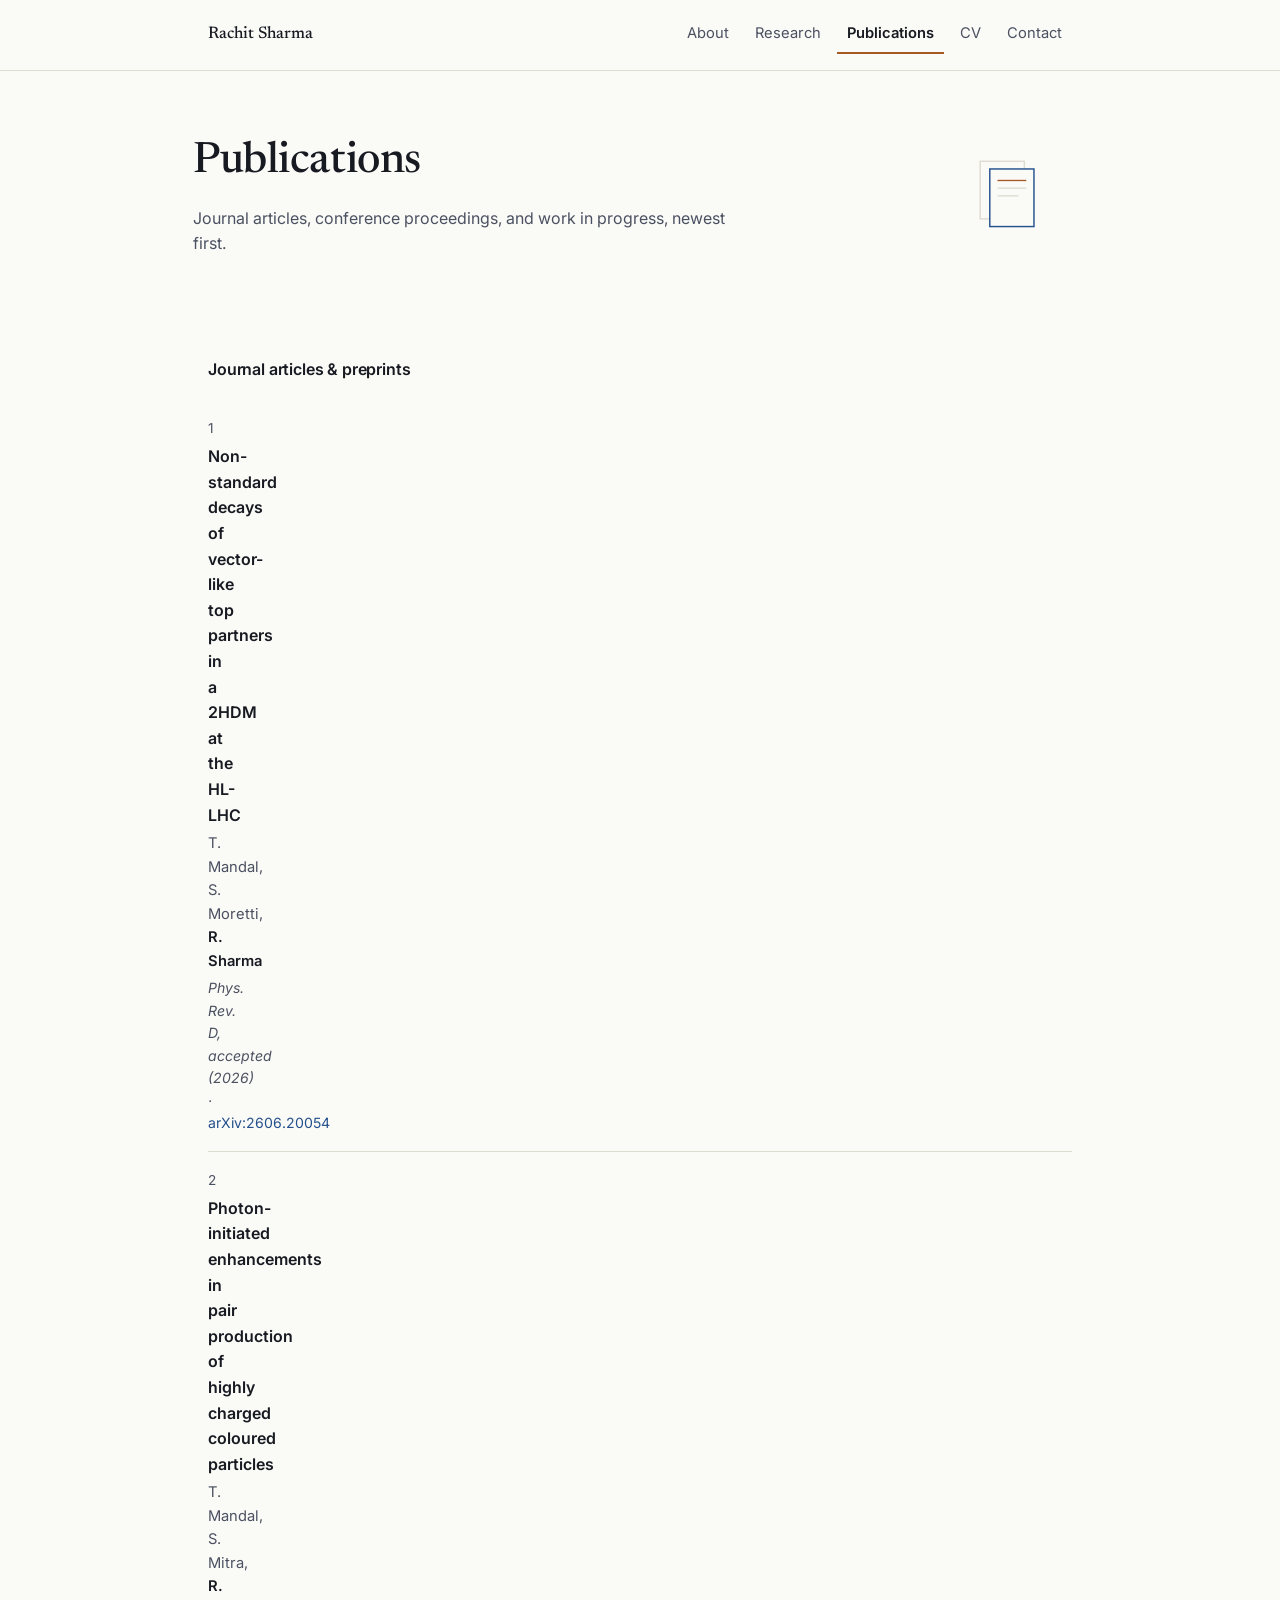
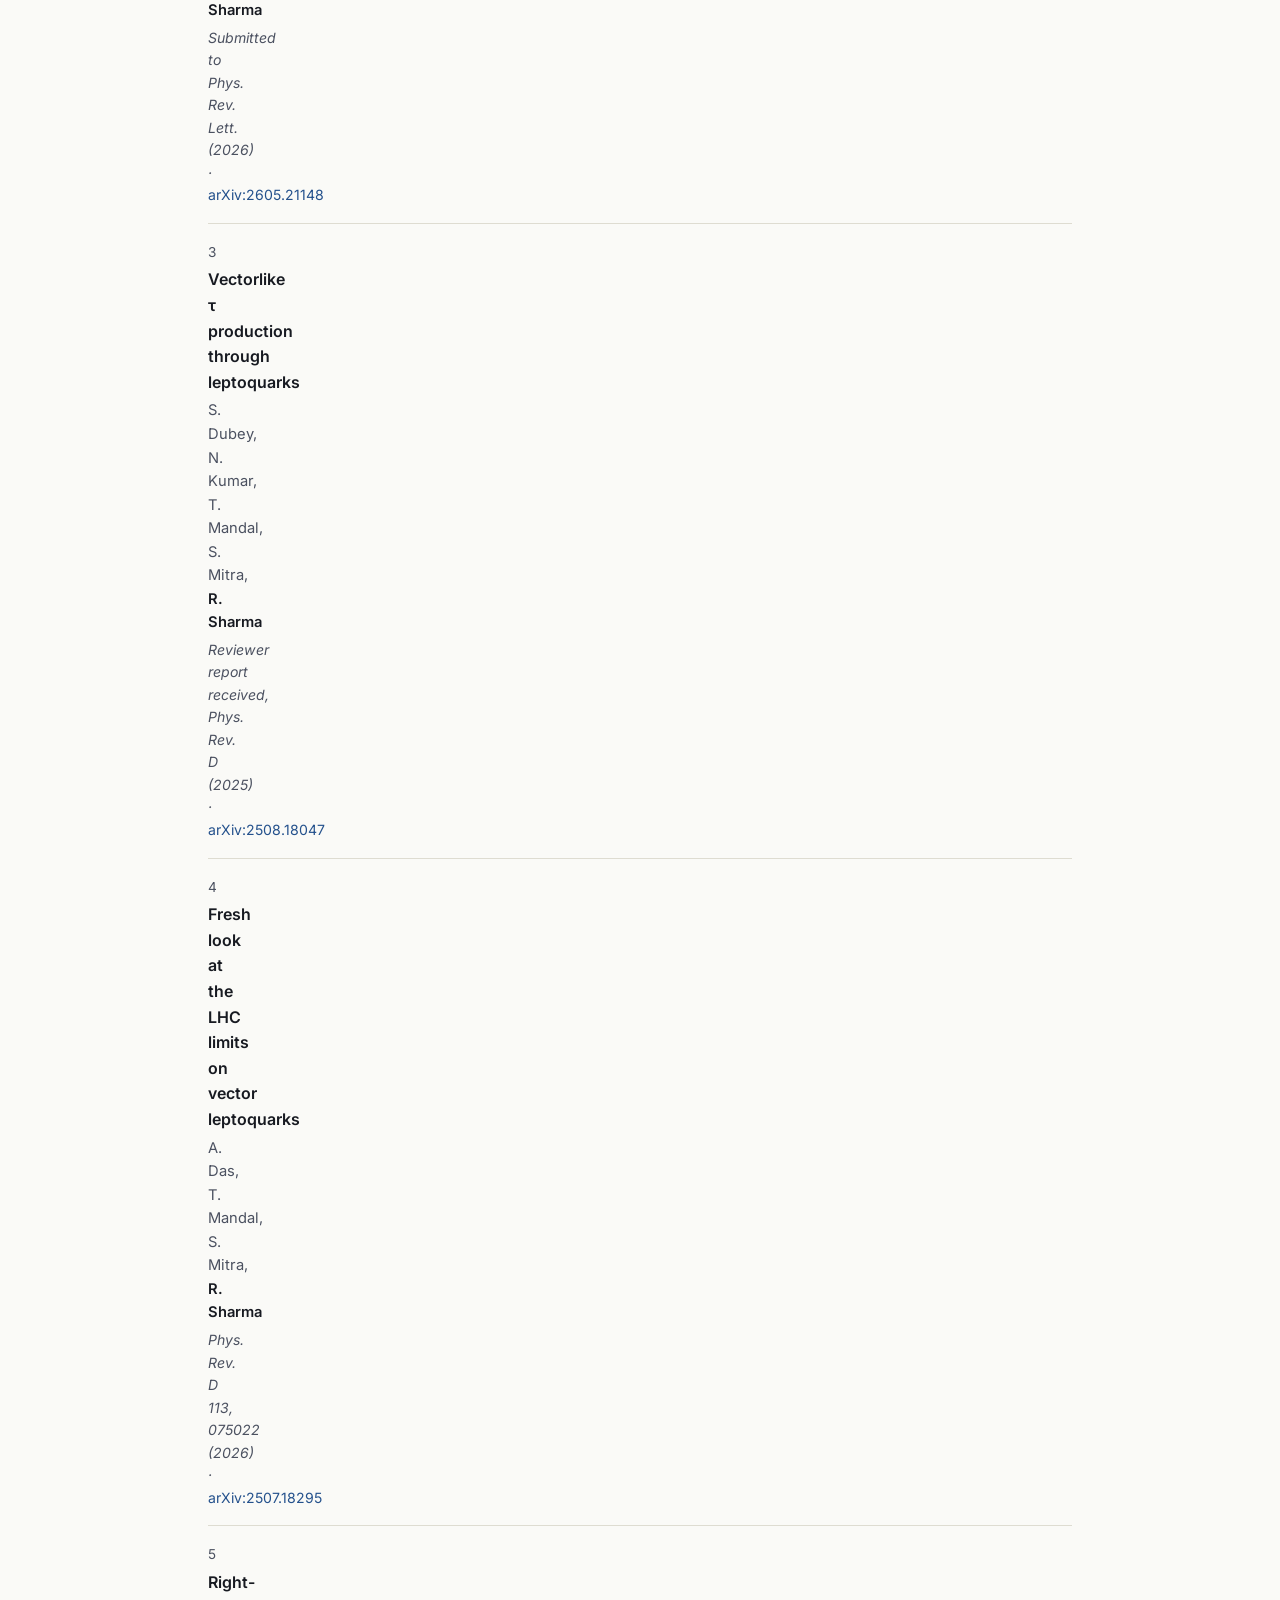
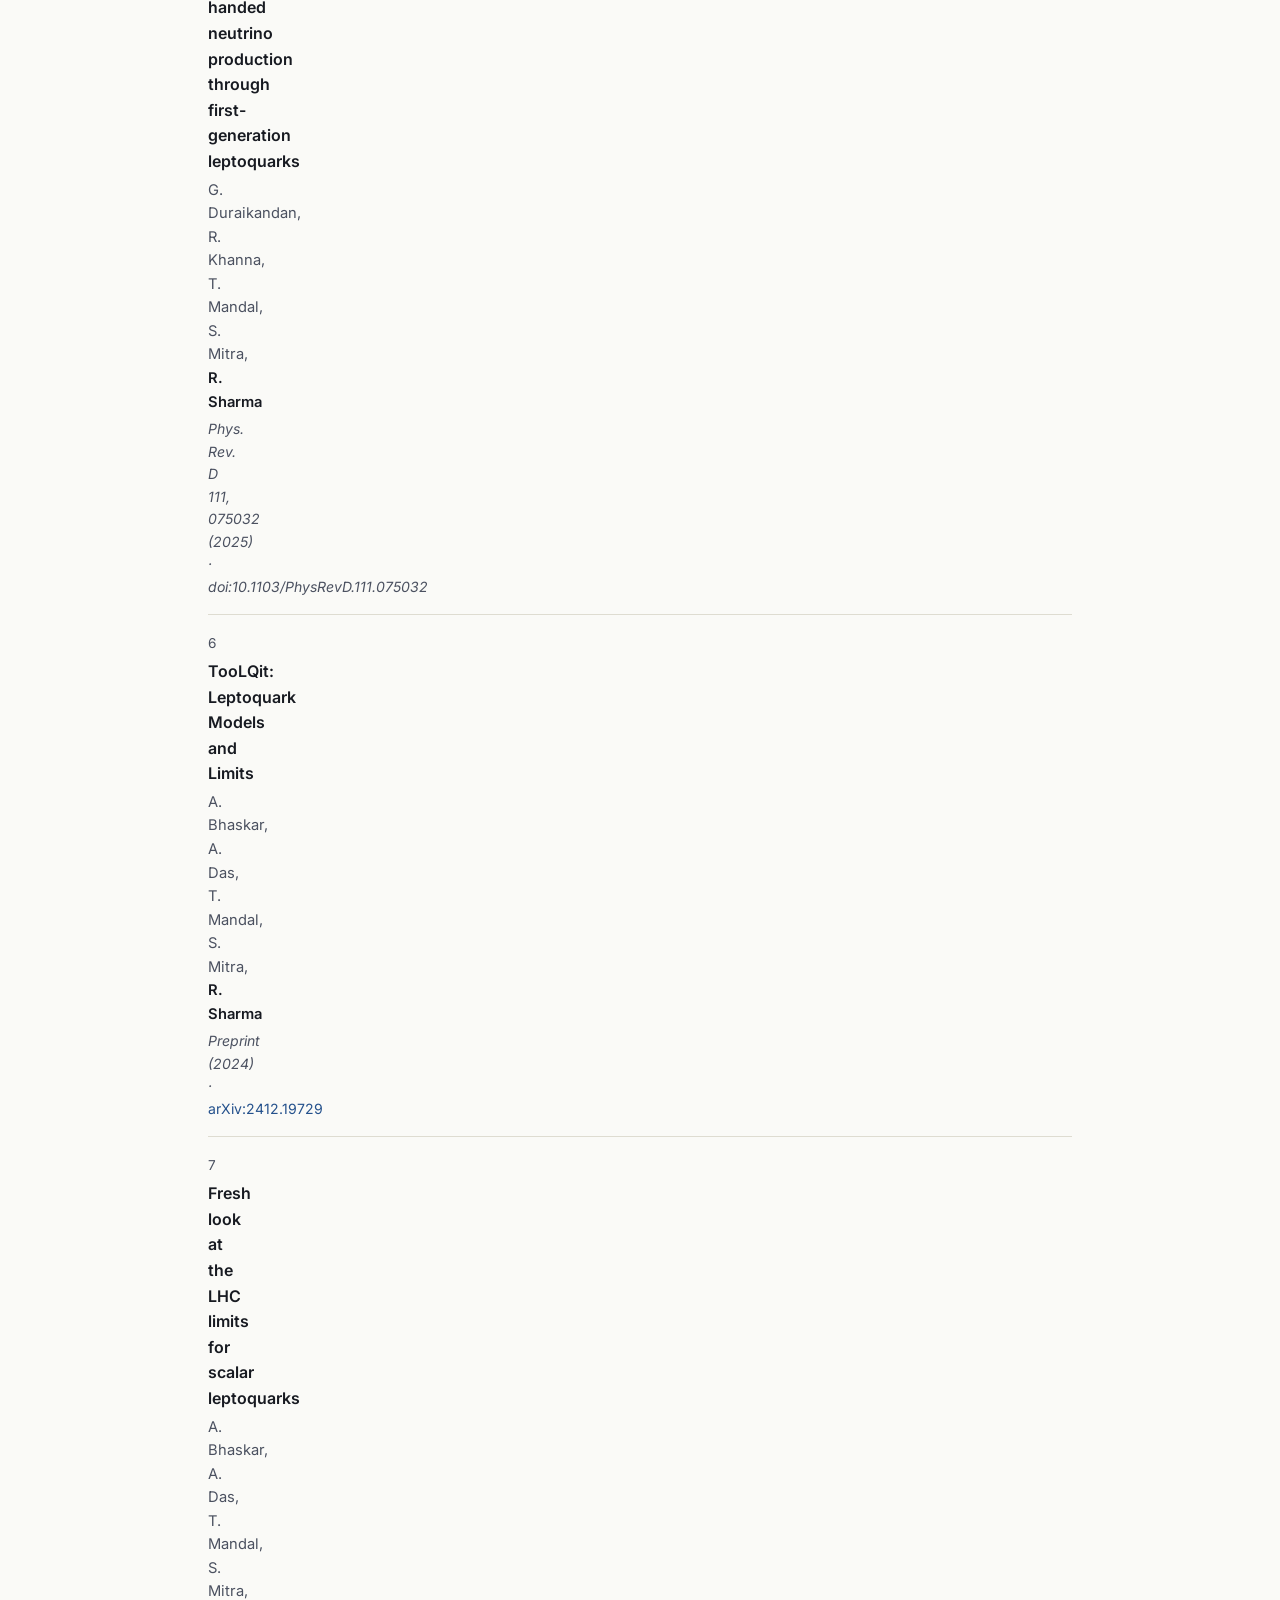
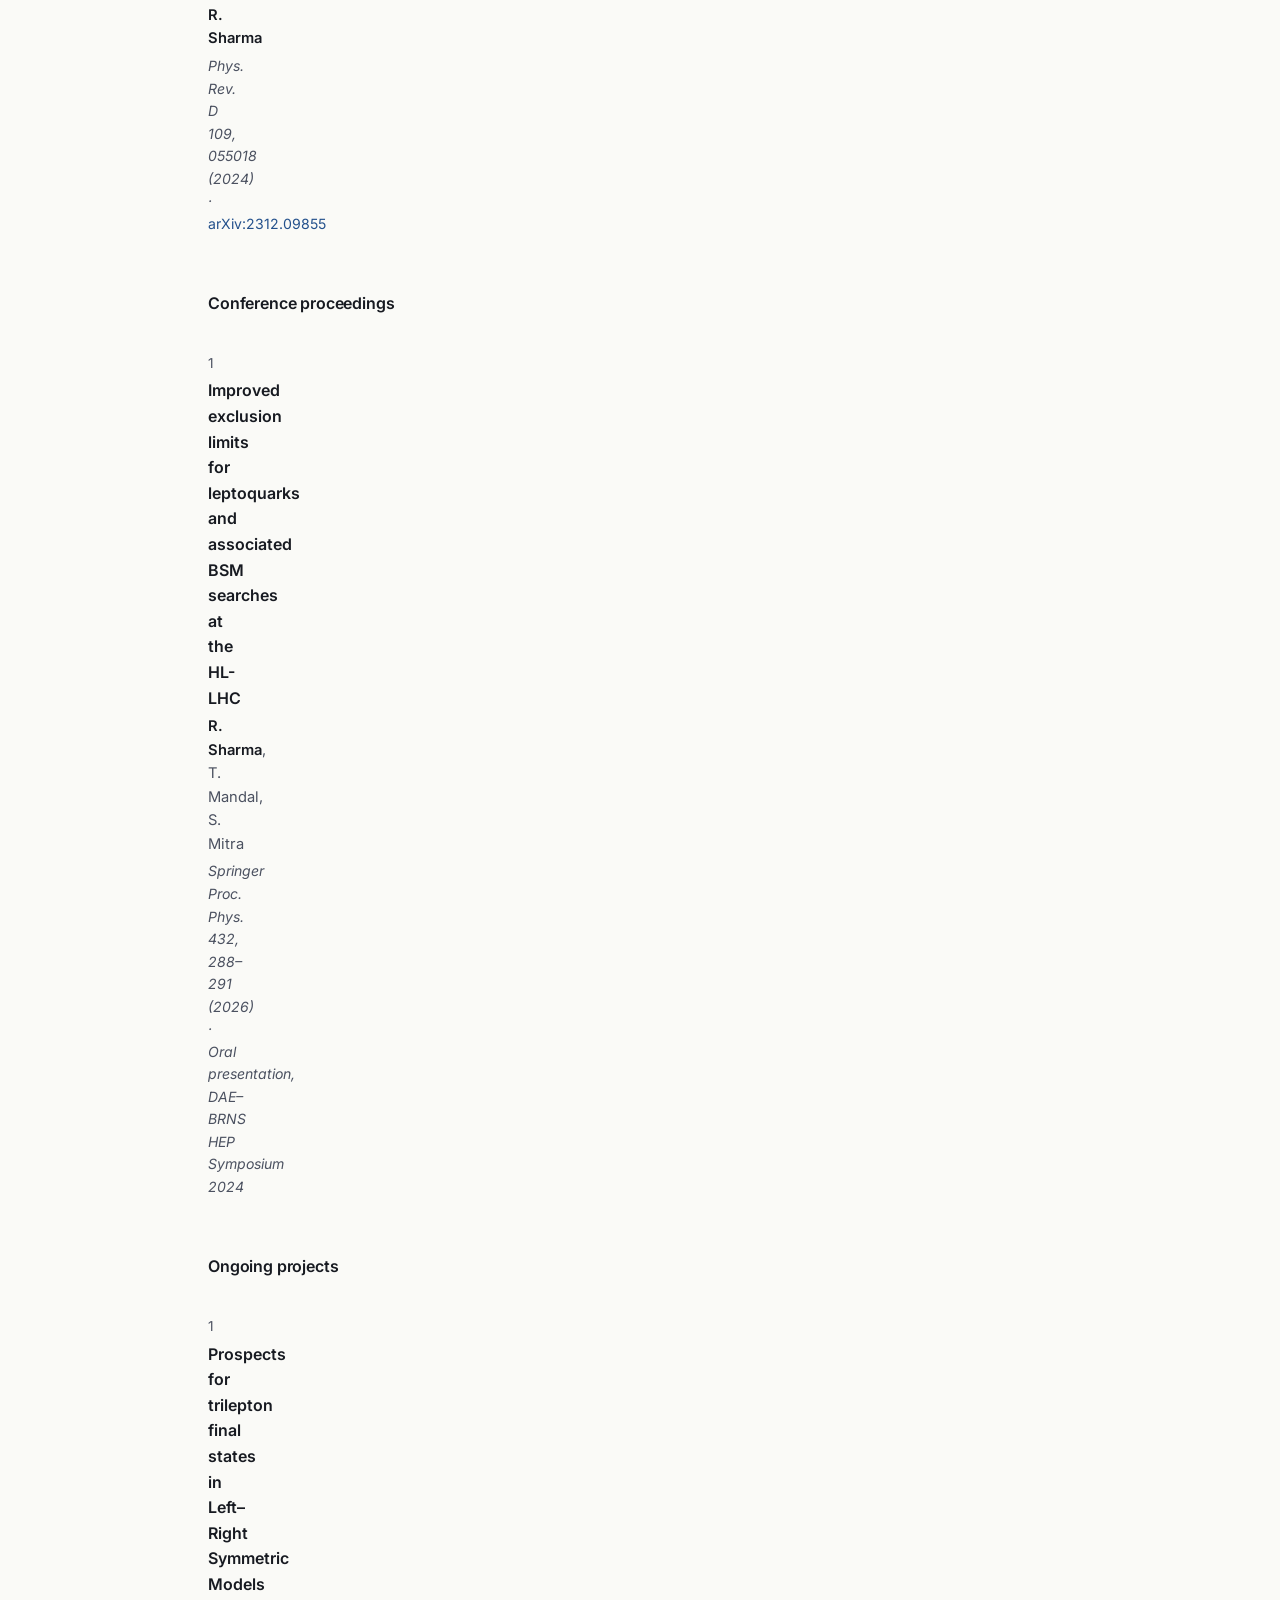
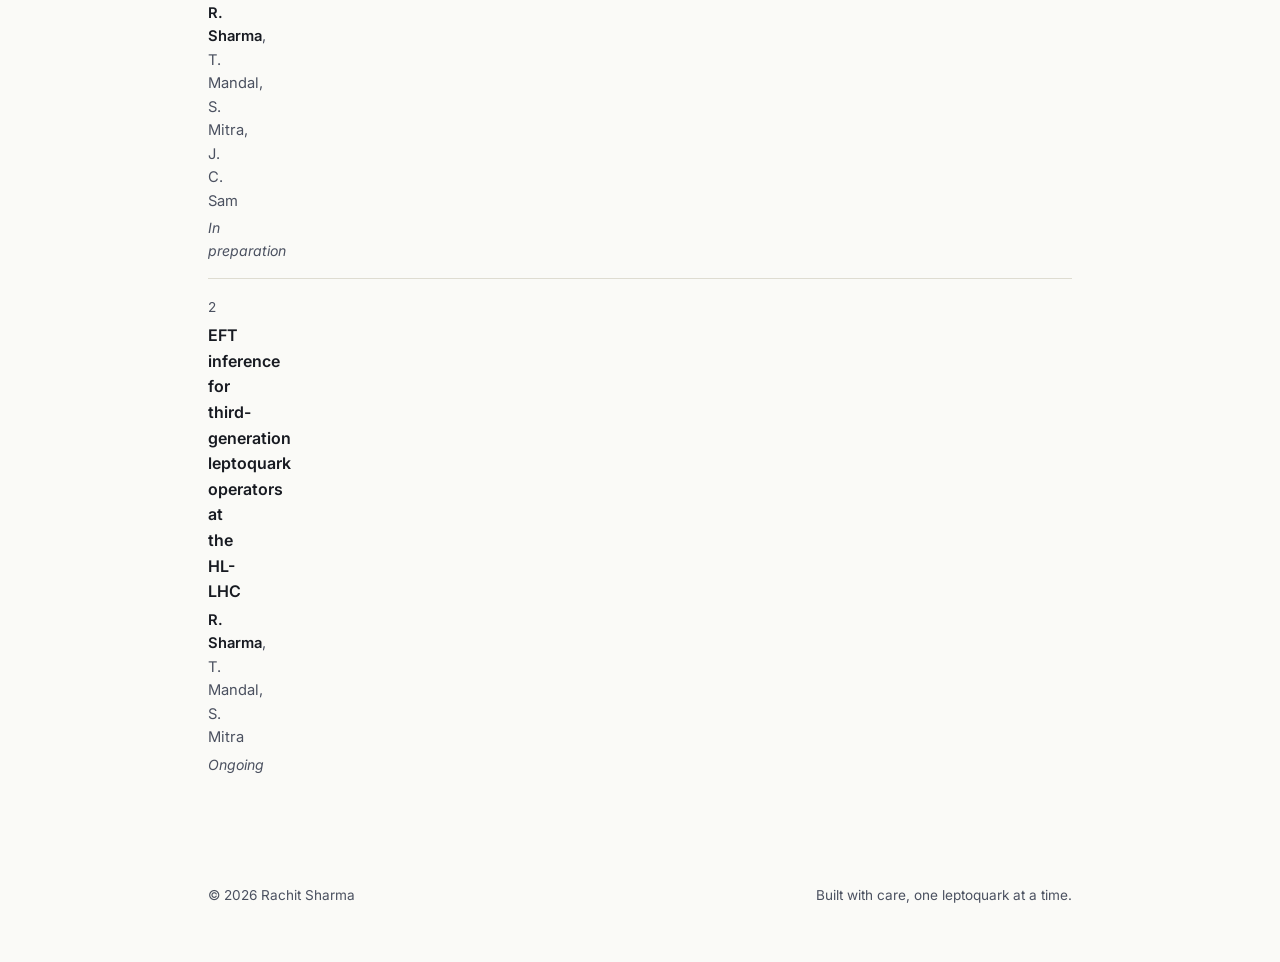
==== publications.html @ 886c7c2b "Add files via upload" ====
<!DOCTYPE html>
<html lang="en">
<head>
<meta charset="UTF-8">
<meta name="viewport" content="width=device-width, initial-scale=1.0">
<title>Publications — Rachit Sharma</title>
<link rel="icon" href="data:image/svg+xml,%3Csvg xmlns='http://www.w3.org/2000/svg' viewBox='0 0 64 64'%3E%3Crect width='64' height='64' rx='10' fill='%23171A21'/%3E%3Ctext x='32' y='44' font-family='Georgia,serif' font-size='34' fill='%23FAFAF7' text-anchor='middle'%3ER%3C/text%3E%3C/svg%3E">
<link rel="preconnect" href="https://fonts.googleapis.com">
<link rel="preconnect" href="https://fonts.gstatic.com" crossorigin>
<link href="https://fonts.googleapis.com/css2?family=Newsreader:ital,wght@0,400;0,500;0,600;1,400;1,500&family=Inter:wght@400;500;600;700&display=swap" rel="stylesheet">
<link rel="stylesheet" href="style.css">
</head>
<body>

<header class="site">
  <div class="navbar">
    <span class="name"><a href="index.html">Rachit Sharma</a></span>
    <button class="nav-toggle" aria-label="Toggle navigation"><span></span></button>
    <nav class="links" aria-label="Primary">
      <a href="about.html">About</a>
      <a href="research.html">Research</a>
      <a href="publications.html" class="active">Publications</a>
      <a href="cv.html">CV</a>
      <a href="contact.html">Contact</a>
    </nav>
  </div>
</header>

<main>

  <section class="page-hero">
    <div class="wrap" style="display:grid; grid-template-columns:1fr auto; gap:30px; align-items:center; width:100%;">
      <div>
        <h1>Publications</h1>
        <p>Journal articles, conference proceedings, and work in progress, newest first.</p>
      </div>
      <svg class="motif" viewBox="0 0 100 100" aria-hidden="true">
        <rect x="20" y="18" width="46" height="60" fill="none" stroke="#DEDCD1" stroke-width="1.5"/>
        <rect x="30" y="26" width="46" height="60" fill="#FAFAF7" stroke="#24518C" stroke-width="1.5"/>
        <line x1="38" y1="38" x2="68" y2="38" stroke="#A85A24" stroke-width="1.4"/>
        <line x1="38" y1="46" x2="68" y2="46" stroke="#DEDCD1" stroke-width="1.4"/>
        <line x1="38" y1="54" x2="60" y2="54" stroke="#DEDCD1" stroke-width="1.4"/>
      </svg>
    </div>
  </section>

  <section style="border-top:none;">
    <div class="wrap">

      <div class="pub-group">
        <h3>Journal articles &amp; preprints</h3>
        <ol class="pubs">
          <li>
            <div></div>
            <div>
              <p class="pub-title">Non-standard decays of vector-like top partners in a 2HDM at the HL-LHC</p>
              <p class="pub-authors">T. Mandal, S. Moretti, <span class="me">R. Sharma</span></p>
              <p class="pub-meta">Phys. Rev. D, accepted (2026) · <a href="https://arxiv.org/abs/2606.20054" target="_blank" rel="noopener">arXiv:2606.20054</a></p>
            </div>
          </li>
          <li>
            <div></div>
            <div>
              <p class="pub-title">Photon-initiated enhancements in pair production of highly charged coloured particles</p>
              <p class="pub-authors">T. Mandal, S. Mitra, <span class="me">R. Sharma</span></p>
              <p class="pub-meta">Submitted to Phys. Rev. Lett. (2026) · <a href="https://arxiv.org/abs/2605.21148" target="_blank" rel="noopener">arXiv:2605.21148</a></p>
            </div>
          </li>
          <li>
            <div></div>
            <div>
              <p class="pub-title">Vectorlike τ production through leptoquarks</p>
              <p class="pub-authors">S. Dubey, N. Kumar, T. Mandal, S. Mitra, <span class="me">R. Sharma</span></p>
              <p class="pub-meta">Reviewer report received, Phys. Rev. D (2025) · <a href="https://arxiv.org/abs/2508.18047" target="_blank" rel="noopener">arXiv:2508.18047</a></p>
            </div>
          </li>
          <li>
            <div></div>
            <div>
              <p class="pub-title">Fresh look at the LHC limits on vector leptoquarks</p>
              <p class="pub-authors">A. Das, T. Mandal, S. Mitra, <span class="me">R. Sharma</span></p>
              <p class="pub-meta">Phys. Rev. D 113, 075022 (2026) · <a href="https://arxiv.org/abs/2507.18295" target="_blank" rel="noopener">arXiv:2507.18295</a></p>
            </div>
          </li>
          <li>
            <div></div>
            <div>
              <p class="pub-title">Right-handed neutrino production through first-generation leptoquarks</p>
              <p class="pub-authors">G. Duraikandan, R. Khanna, T. Mandal, S. Mitra, <span class="me">R. Sharma</span></p>
              <p class="pub-meta">Phys. Rev. D 111, 075032 (2025) · doi:10.1103/PhysRevD.111.075032</p>
            </div>
          </li>
          <li>
            <div></div>
            <div>
              <p class="pub-title">TooLQit: Leptoquark Models and Limits</p>
              <p class="pub-authors">A. Bhaskar, A. Das, T. Mandal, S. Mitra, <span class="me">R. Sharma</span></p>
              <p class="pub-meta">Preprint (2024) · <a href="https://arxiv.org/abs/2412.19729" target="_blank" rel="noopener">arXiv:2412.19729</a></p>
            </div>
          </li>
          <li>
            <div></div>
            <div>
              <p class="pub-title">Fresh look at the LHC limits for scalar leptoquarks</p>
              <p class="pub-authors">A. Bhaskar, A. Das, T. Mandal, S. Mitra, <span class="me">R. Sharma</span></p>
              <p class="pub-meta">Phys. Rev. D 109, 055018 (2024) · <a href="https://arxiv.org/abs/2312.09855" target="_blank" rel="noopener">arXiv:2312.09855</a></p>
            </div>
          </li>
        </ol>
      </div>

      <div class="pub-group">
        <h3>Conference proceedings</h3>
        <ol class="pubs">
          <li>
            <div></div>
            <div>
              <p class="pub-title">Improved exclusion limits for leptoquarks and associated BSM searches at the HL-LHC</p>
              <p class="pub-authors"><span class="me">R. Sharma</span>, T. Mandal, S. Mitra</p>
              <p class="pub-meta">Springer Proc. Phys. 432, 288–291 (2026) · Oral presentation, DAE–BRNS HEP Symposium 2024</p>
            </div>
          </li>
        </ol>
      </div>

      <div class="pub-group">
        <h3>Ongoing projects</h3>
        <ol class="pubs">
          <li>
            <div></div>
            <div>
              <p class="pub-title">Prospects for trilepton final states in Left–Right Symmetric Models</p>
              <p class="pub-authors"><span class="me">R. Sharma</span>, T. Mandal, S. Mitra, J. C. Sam</p>
              <p class="pub-meta">In preparation</p>
            </div>
          </li>
          <li>
            <div></div>
            <div>
              <p class="pub-title">EFT inference for third-generation leptoquark operators at the HL-LHC</p>
              <p class="pub-authors"><span class="me">R. Sharma</span>, T. Mandal, S. Mitra</p>
              <p class="pub-meta">Ongoing</p>
            </div>
          </li>
        </ol>
      </div>

    </div>
  </section>

</main>

<footer>
  <div class="wrap">
    <span>© 2026 Rachit Sharma</span>
    <span>Built with care, one leptoquark at a time.</span>
  </div>
</footer>

<script src="script.js"></script>
</body>
</html>
---- style.css ----
/* ===========================================================
   Rachit Sharma — site stylesheet
   =========================================================== */

:root{
  --paper:#FAFAF7;
  --paper-alt:#F1F0EA;
  --ink:#171A21;
  --ink-soft:#4B5160;
  --line:#DEDCD1;
  --accent:#24518C;
  --accent-warm:#A85A24;
  --accent-warm-soft:#F3E7DB;
  --accent-soft:#E4ECF5;
}

*{box-sizing:border-box;}
html{scroll-behavior:smooth;}

body{
  margin:0;
  background:var(--paper);
  color:var(--ink);
  font-family:'Inter',-apple-system,BlinkMacSystemFont,"Segoe UI",sans-serif;
  font-size:16px;
  line-height:1.6;
  -webkit-font-smoothing:antialiased;
}

h1,h2,h3,.serif{
  font-family:'Newsreader', Georgia, 'Times New Roman', serif;
  font-weight:500;
  letter-spacing:-0.01em;
  color:var(--ink);
}

a{color:var(--accent); text-decoration:none;}
a:hover{text-decoration:underline;}
a:focus-visible, button:focus-visible{
  outline:2px solid var(--accent);
  outline-offset:3px;
}

.wrap{max-width:920px; margin:0 auto; padding:0 28px;}
.prose{max-width:640px;}

/* ---------- Nav ---------- */
header.site{
  position:sticky; top:0; z-index:20;
  background:rgba(250,250,247,0.92);
  backdrop-filter:saturate(180%) blur(8px);
  border-bottom:1px solid var(--line);
}
.navbar{
  display:flex; align-items:center; justify-content:space-between;
  padding:16px 28px;
  max-width:920px; margin:0 auto;
}
.navbar .name{font-family:'Newsreader', serif; font-size:1.05rem; font-weight:500;}
.navbar .name a{color:var(--ink);}
nav.links{display:flex; gap:6px;}
nav.links a{
  color:var(--ink-soft);
  font-size:0.92rem;
  padding:6px 10px;
  border-bottom:2px solid transparent;
}
nav.links a:hover{color:var(--accent); text-decoration:none;}
nav.links a.active{color:var(--ink); font-weight:600; border-bottom-color:var(--accent-warm);}
.nav-toggle{display:none;}

@media (max-width:640px){
  nav.links{
    position:fixed; inset:56px 0 auto 0;
    background:var(--paper);
    border-bottom:1px solid var(--line);
    flex-direction:column; gap:0;
    padding:8px 28px 16px;
    transform:translateY(-8px); opacity:0; pointer-events:none;
    transition:opacity .15s ease, transform .15s ease;
  }
  nav.links a{padding:12px 0; border-bottom:1px solid var(--line); border-radius:0;}
  nav.links a.active{border-bottom-color:var(--line); background:none;}
  nav.links a:last-child{border-bottom:none;}
  .nav-toggle{
    display:inline-flex; align-items:center; justify-content:center;
    width:34px; height:34px;
    background:none; border:1px solid var(--line); border-radius:6px;
    cursor:pointer;
  }
  .nav-toggle span, .nav-toggle span::before, .nav-toggle span::after{
    content:""; display:block; width:16px; height:1.5px; background:var(--ink); position:relative;
  }
  .nav-toggle span::before{position:absolute; top:-5px;}
  .nav-toggle span::after{position:absolute; top:5px;}
  body.nav-open nav.links{opacity:1; pointer-events:auto; transform:translateY(0);}
}

/* ---------- Home hero ---------- */
.hero{position:relative; padding:84px 0 64px; overflow:hidden; border-top:none;}
.hero::before{
  content:"";
  position:absolute; inset:0;
  background-image:
    linear-gradient(var(--line) 1px, transparent 1px),
    linear-gradient(90deg, var(--line) 1px, transparent 1px);
  background-size:34px 34px;
  opacity:0.35;
  mask-image:linear-gradient(to bottom, black, transparent 78%);
  -webkit-mask-image:linear-gradient(to bottom, black, transparent 78%);
}
.hero-inner{position:relative; display:grid; grid-template-columns:1.15fr 0.85fr; gap:40px; align-items:center;}
.eyebrow-photo{
  width:96px; height:96px; border-radius:50%;
  background:var(--ink); color:var(--paper);
  display:flex; align-items:center; justify-content:center;
  font-family:'Newsreader', serif; font-size:2rem;
  margin-bottom:26px;
}
h1.title{font-size:clamp(2.6rem, 5vw, 3.7rem); line-height:1.05; margin:0 0 6px; position:relative; display:inline-block;}
.title-swash{display:block; width:180px; max-width:60%; height:10px; margin:2px 0 18px;}
.role-line{font-size:1.1rem; color:var(--ink-soft); margin:0 0 22px;}
.role-line strong{color:var(--ink); font-weight:600;}
.hero p.lead{max-width:54ch; color:var(--ink-soft); font-size:1.03rem; margin:0 0 30px;}
.hero-links{display:flex; gap:18px; flex-wrap:wrap; align-items:center;}

.btn{
  display:inline-block; padding:11px 20px;
  background:var(--ink); color:var(--paper);
  border-radius:3px; font-size:0.92rem; font-weight:500;
}
.btn:hover{background:var(--accent); text-decoration:none; color:var(--paper);}
.text-link{font-size:0.94rem; color:var(--ink-soft); border-bottom:1px solid var(--line);}
.text-link:hover{color:var(--accent); border-color:var(--accent); text-decoration:none;}

.diagram-wrap{position:relative;}
.diagram-wrap svg{width:100%; height:auto; display:block;}
.draw-line{stroke-dasharray:220; stroke-dashoffset:220; animation:draw 1.1s ease forwards;}
.draw-line.d2{animation-delay:.12s;}
.draw-line.d3{animation-delay:.24s;}
.draw-line.d4{animation-delay:.36s;}
.draw-dot{opacity:0; animation:fadeIn .4s ease forwards; animation-delay:1.1s;}
@keyframes draw{to{stroke-dashoffset:0;}}
@keyframes fadeIn{to{opacity:1;}}

.stats-row{
  display:flex; gap:0; margin-top:44px;
  border-top:1px solid var(--line); border-bottom:1px solid var(--line);
}
.stats-row .stat{flex:1; padding:18px 20px; border-left:1px solid var(--line);}
.stats-row .stat:first-child{border-left:none;}
.stats-row .num{font-family:'Newsreader', serif; font-size:1.7rem; color:var(--accent-warm); display:block;}
.stats-row .lbl{font-size:0.85rem; color:var(--ink-soft);}

@media (max-width:760px){
  .hero-inner{grid-template-columns:1fr;}
  .diagram-wrap{order:-1; max-width:240px; margin:0 auto 8px;}
  .stats-row{flex-direction:column;}
  .stats-row .stat{border-left:none; border-top:1px solid var(--line);}
  .stats-row .stat:first-child{border-top:none;}
}

/* ---------- Explore grid (home) ---------- */
.explore{padding:64px 0; border-top:1px solid var(--line);}
.explore-grid{display:grid; grid-template-columns:repeat(2,1fr); gap:1px; background:var(--line); border:1px solid var(--line);}
.explore-card{
  background:var(--paper); padding:28px 26px;
  display:block; color:var(--ink);
  border-left:3px solid transparent;
  transition:border-color .15s ease, background .15s ease;
}
.explore-card:hover{border-left-color:var(--accent-warm); background:var(--paper-alt); text-decoration:none;}
.explore-card h3{font-size:1.15rem; margin:0 0 8px;}
.explore-card p{color:var(--ink-soft); font-size:0.93rem; margin:0;}
@media (max-width:700px){.explore-grid{grid-template-columns:1fr;}}

/* ---------- Page hero (subpages) ---------- */
.page-hero{
  padding:56px 0 44px; border-top:none;
  display:grid; grid-template-columns:1fr auto; gap:30px; align-items:center;
}
.page-hero h1{font-size:clamp(2.1rem, 4vw, 2.7rem); margin:0 0 10px;}
.page-hero p{color:var(--ink-soft); max-width:56ch; margin:0; font-size:1rem;}
.page-hero .motif{width:96px; height:96px; flex:none;}
@media (max-width:640px){.page-hero{grid-template-columns:1fr;} .page-hero .motif{display:none;}}

/* ---------- Sections ---------- */
section{padding:56px 0; border-top:1px solid var(--line);}
.section-head{display:flex; gap:16px; align-items:baseline; margin-bottom:36px;}
.section-head .rule{width:28px; height:2px; background:var(--accent-warm); flex:none; transform:translateY(-6px);}
.section-head h2{font-size:1.7rem; margin:0;}
.section-sub{color:var(--ink-soft); font-size:0.96rem; margin:-24px 0 32px 44px;}

/* About / timeline */
.about-grid{display:grid; grid-template-columns:1.3fr 1fr; gap:56px;}
.timeline{list-style:none; margin:0; padding:0;}
.timeline li{padding:0 0 20px 20px; border-left:1px solid var(--line); position:relative;}
.timeline li:last-child{padding-bottom:0;}
.timeline li::before{content:""; position:absolute; left:-4px; top:4px; width:7px; height:7px; border-radius:50%; background:var(--accent);}
.timeline .yr{font-size:0.85rem; color:var(--accent-warm); font-weight:600;}
.timeline .what{margin:2px 0 0; font-size:0.96rem;}
.timeline .sub{color:var(--ink-soft); font-size:0.88rem; margin:2px 0 0;}
@media (max-width:760px){.about-grid{grid-template-columns:1fr; gap:36px;}}

/* Research */
.topics{display:grid; grid-template-columns:1fr 1fr; gap:38px 44px;}
.topic{display:flex; gap:16px;}
.topic .icon{flex:none; width:40px; height:40px; margin-top:2px;}
.topic h3{font-size:1.1rem; margin:0 0 8px;}
.topic p{color:var(--ink-soft); font-size:0.95rem; margin:0;}
@media (max-width:760px){.topics{grid-template-columns:1fr;}}

.callout{margin-top:48px; padding:26px 28px; background:var(--paper-alt); border-left:3px solid var(--accent-warm);}
.callout h3{margin:0 0 8px; font-size:1.1rem;}
.callout p{margin:0 0 10px; color:var(--ink-soft); font-size:0.96rem;}

/* Publications */
.pub-group{margin-bottom:40px;}
.pub-group:last-child{margin-bottom:0;}
.pub-group > h3{font-size:1rem; font-weight:600; color:var(--ink); margin:0 0 18px; font-family:'Inter', sans-serif;}
ol.pubs{list-style:none; margin:0; padding:0; counter-reset:pub;}
ol.pubs li{counter-increment:pub; padding:16px 0; border-top:1px solid var(--line); display:grid; grid-template-columns:26px 1fr; gap:4px 14px;}
ol.pubs li:first-child{border-top:none;}
ol.pubs li::before{content:counter(pub); color:var(--ink-soft); font-size:0.85rem; padding-top:2px;}
.pub-title{font-weight:600; font-size:1rem; margin:0 0 4px;}
.pub-authors{font-size:0.92rem; color:var(--ink-soft); margin:0 0 4px;}
.pub-authors .me{color:var(--ink); font-weight:600;}
.pub-meta{font-size:0.88rem; color:var(--ink-soft); font-style:italic; margin:0;}
.pub-meta a{font-style:normal;}

/* CV */
.cv-cols{display:grid; grid-template-columns:1fr 1fr; gap:40px 48px;}
.cv-block h3{font-size:1.05rem; margin:0 0 14px;}
ul.plain{list-style:none; margin:0; padding:0;}
ul.plain li{padding:9px 0; border-top:1px solid var(--line); font-size:0.94rem;}
ul.plain li:first-child{border-top:none;}
.skill-row{display:grid; grid-template-columns:140px 1fr; gap:10px; padding:8px 0; border-top:1px solid var(--line); font-size:0.92rem;}
.skill-row:first-child{border-top:none;}
.skill-row .k{color:var(--ink-soft);}
@media (max-width:760px){.cv-cols{grid-template-columns:1fr;}}
.cv-download{margin-top:46px;}

/* Contact */
.contact-grid{display:grid; grid-template-columns:1fr 1fr; gap:40px;}
.contact-line{font-size:1.05rem; margin:0 0 10px;}
.status-note{margin-top:22px; padding:18px 20px; background:var(--paper-alt); border-left:3px solid var(--accent); font-size:0.94rem; color:var(--ink-soft);}
.status-note strong{color:var(--ink);}
@media (max-width:760px){.contact-grid{grid-template-columns:1fr;}}

footer{padding:36px 0 56px; color:var(--ink-soft); font-size:0.85rem;}
footer .wrap{display:flex; justify-content:space-between; flex-wrap:wrap; gap:10px;}

@media (prefers-reduced-motion: reduce){
  html{scroll-behavior:auto;}
  *{animation:none !important; transition:none !important;}
  .draw-line{stroke-dashoffset:0;}
  .draw-dot{opacity:1;}
}
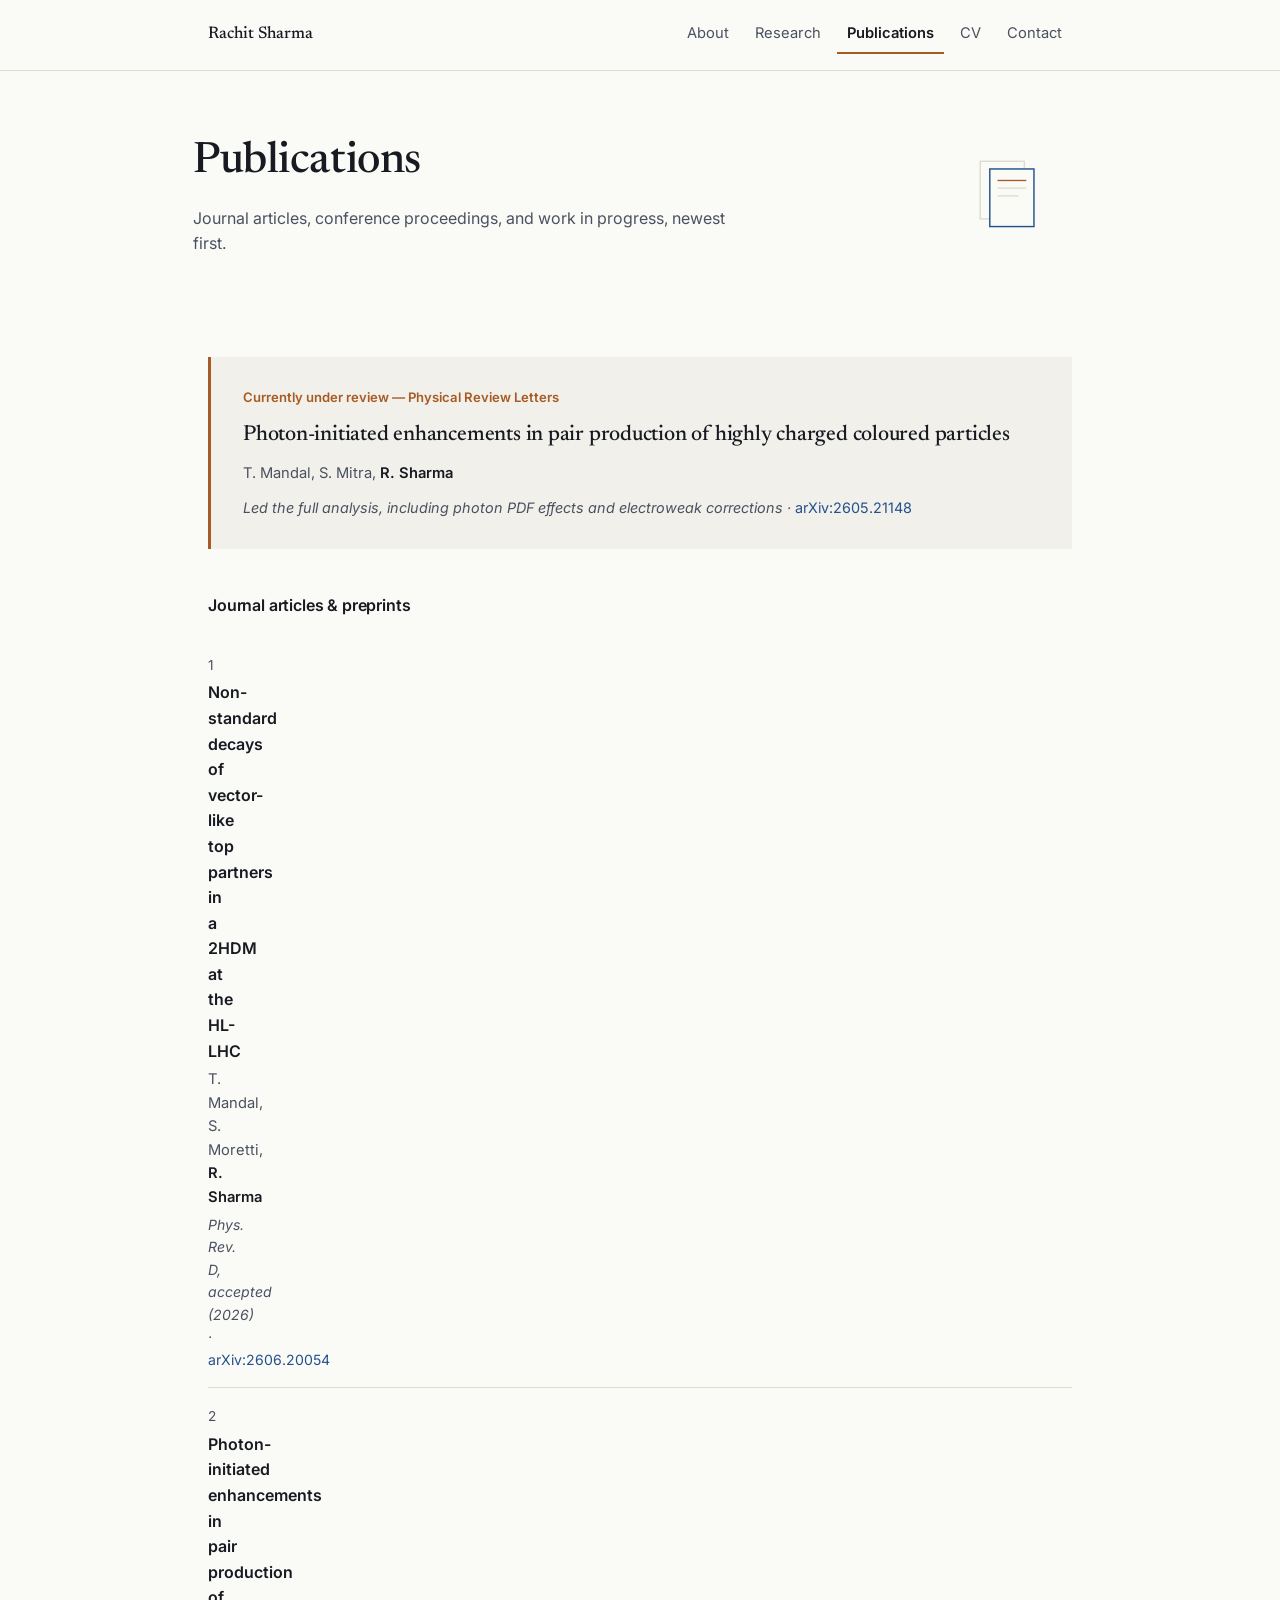
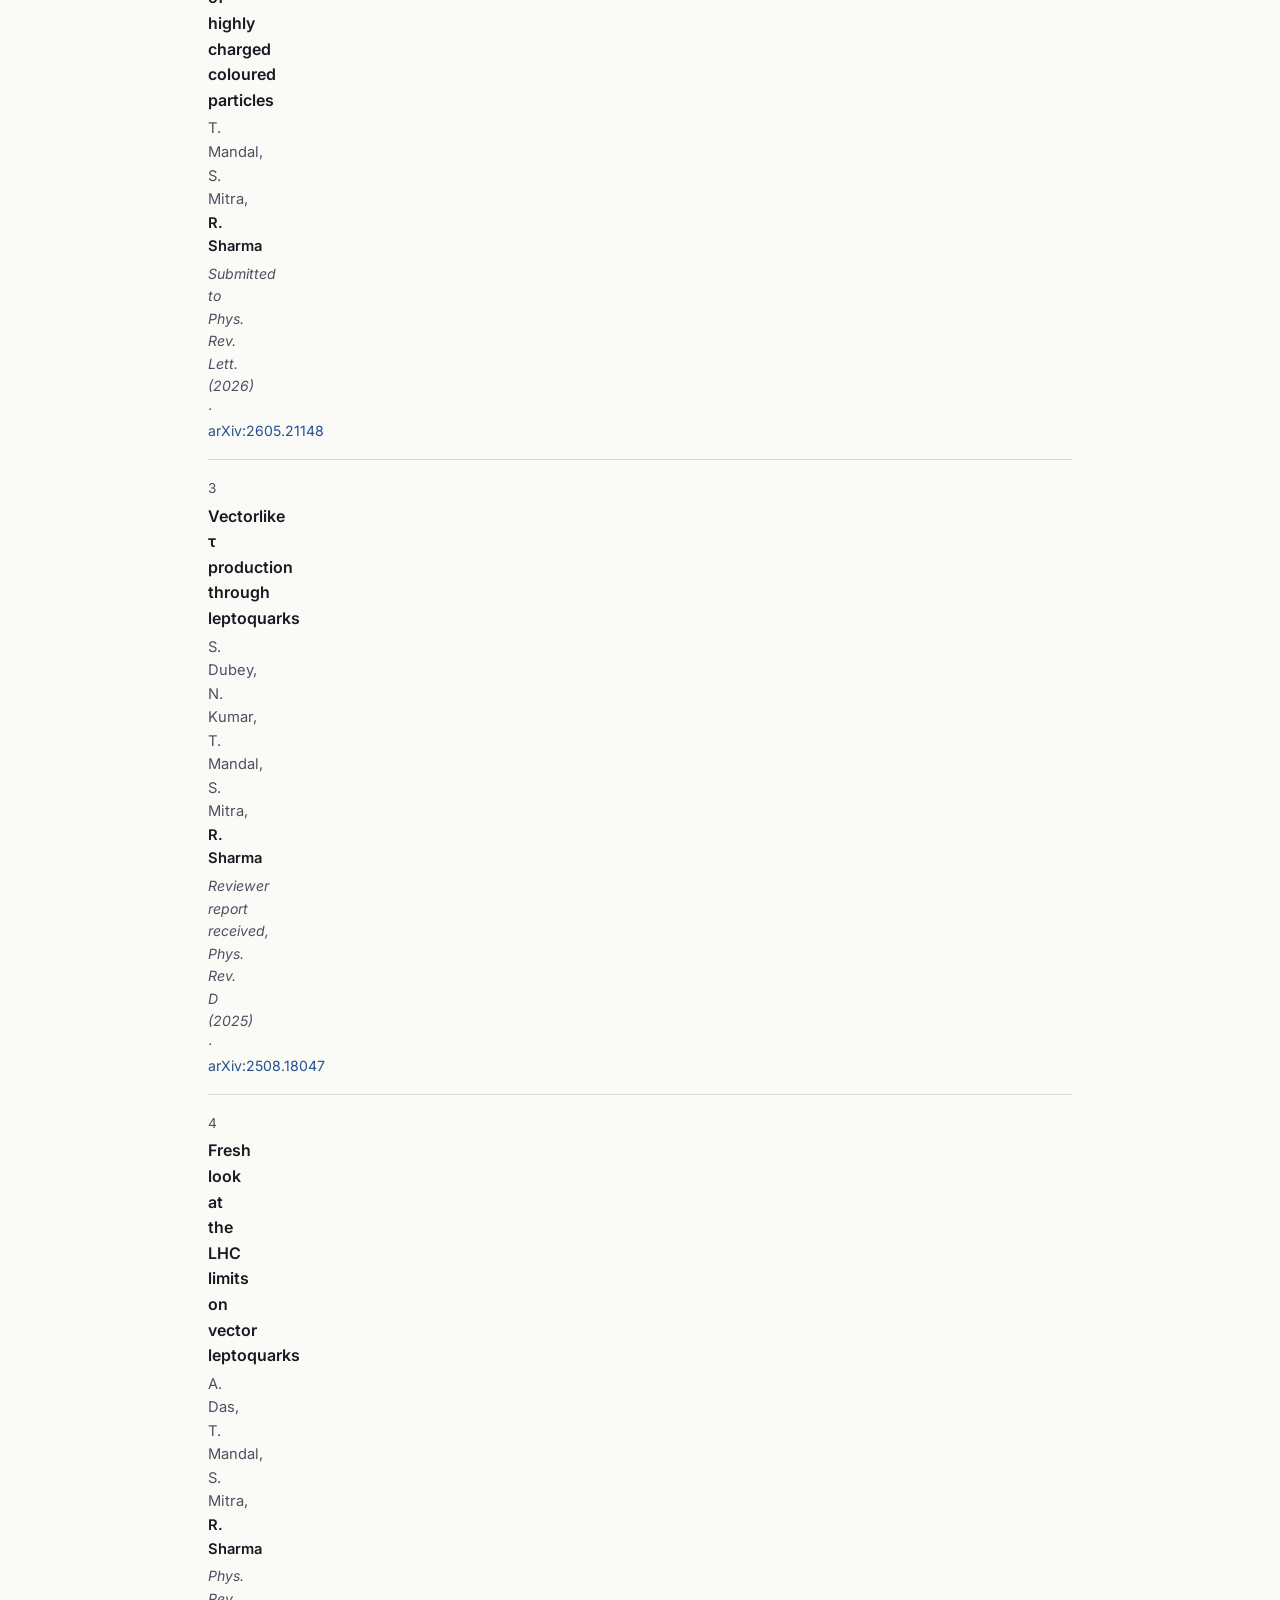
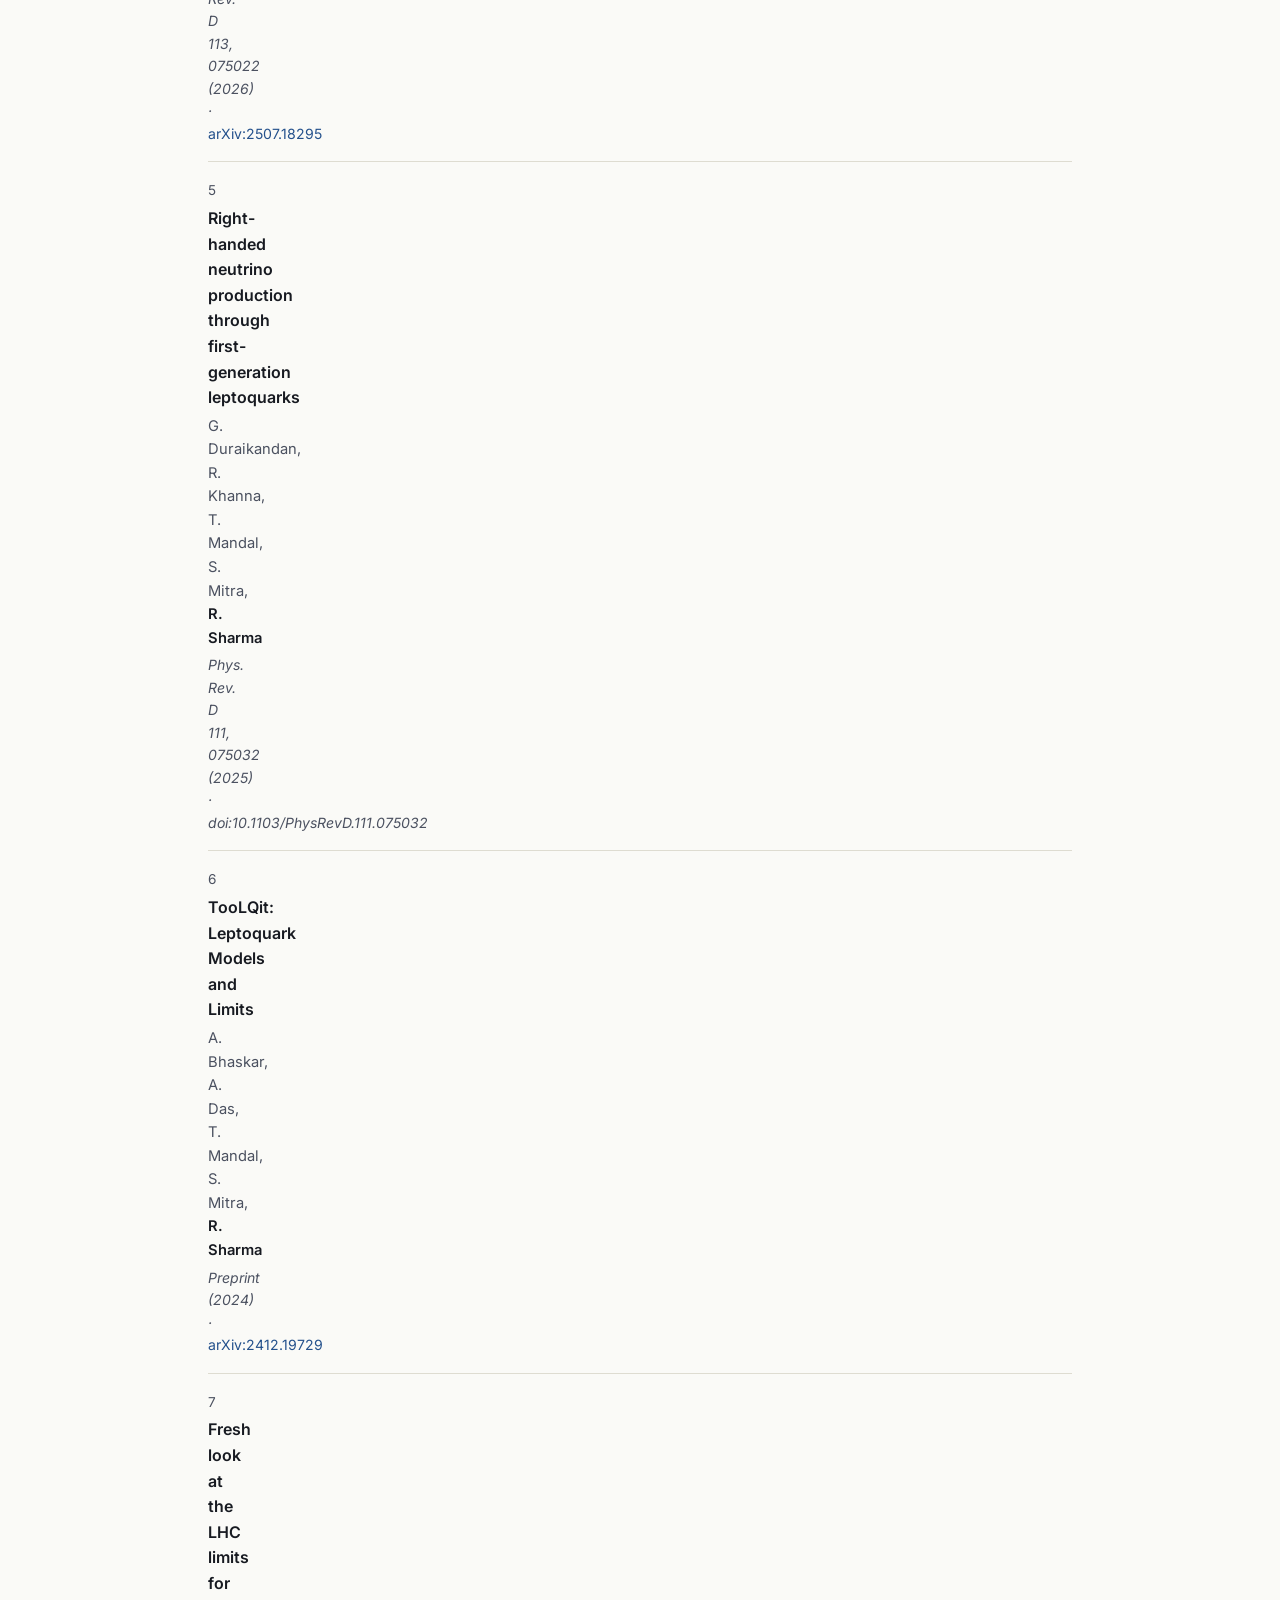
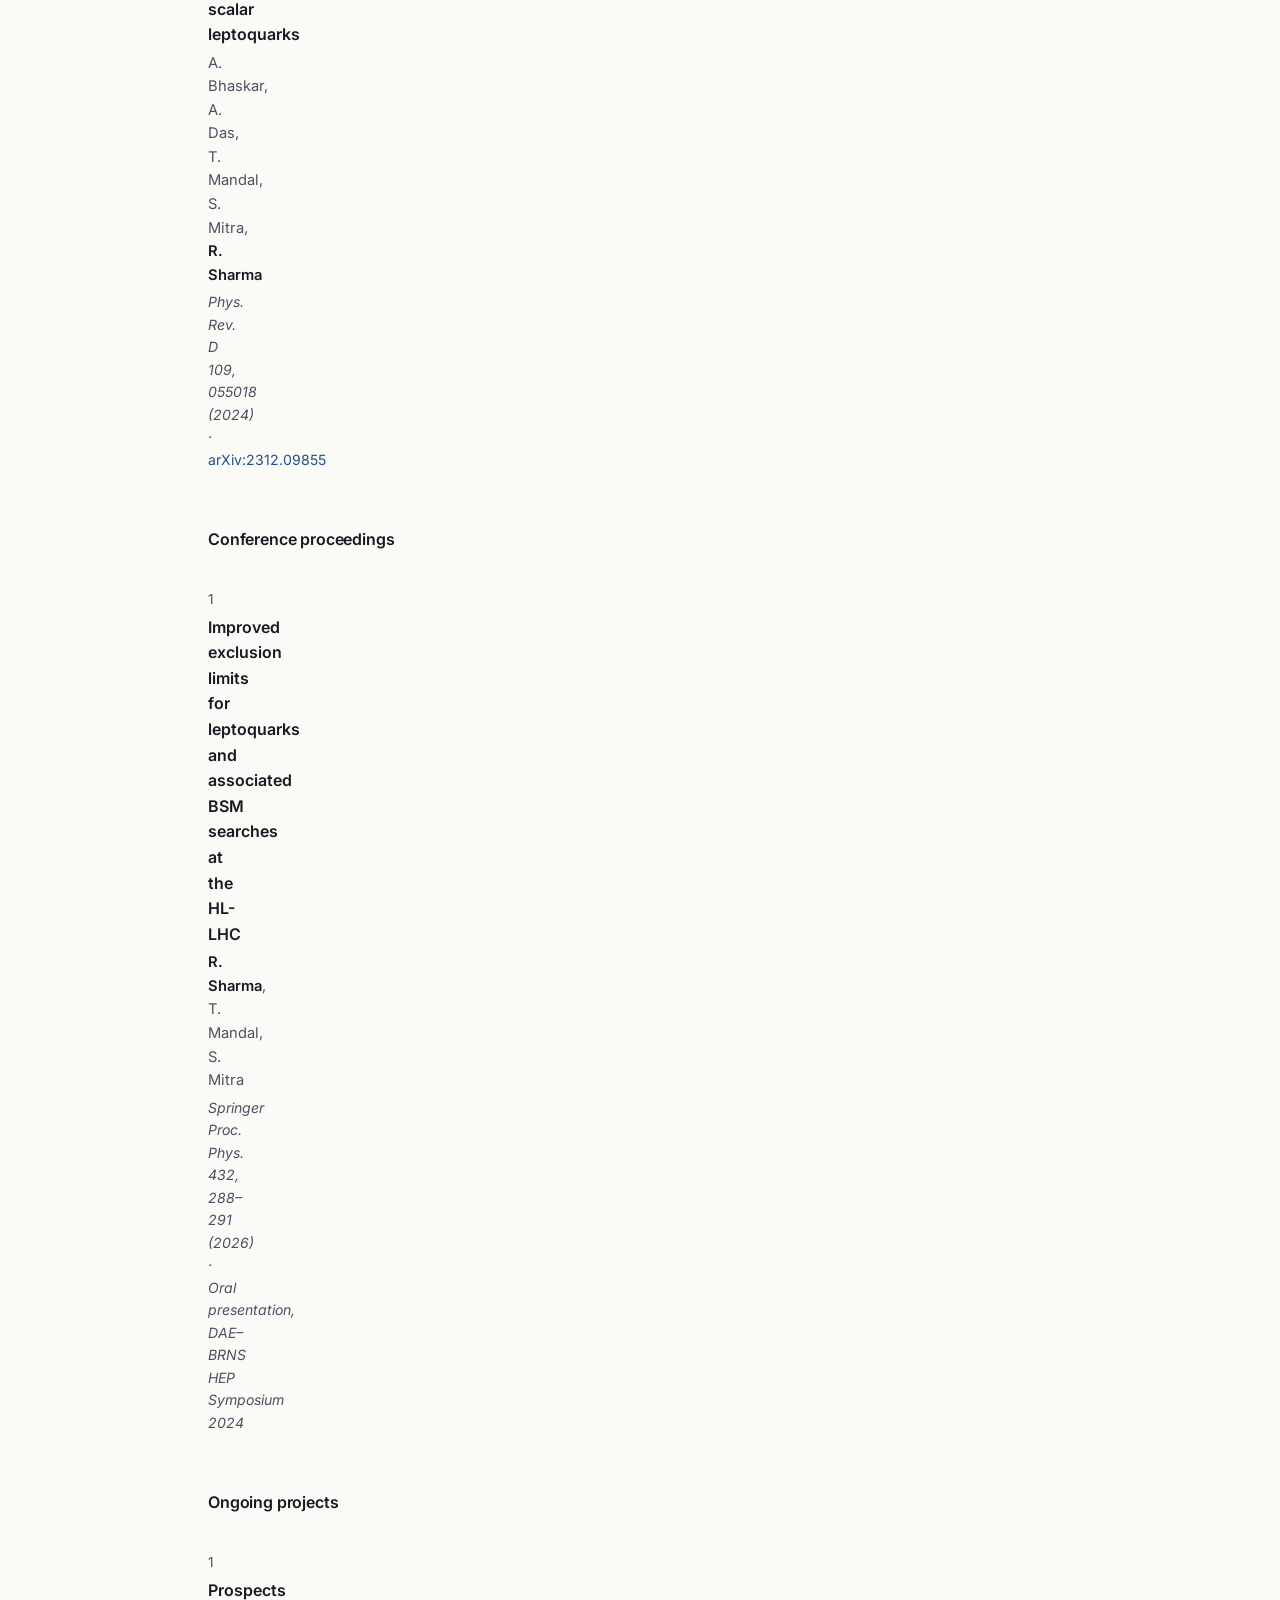
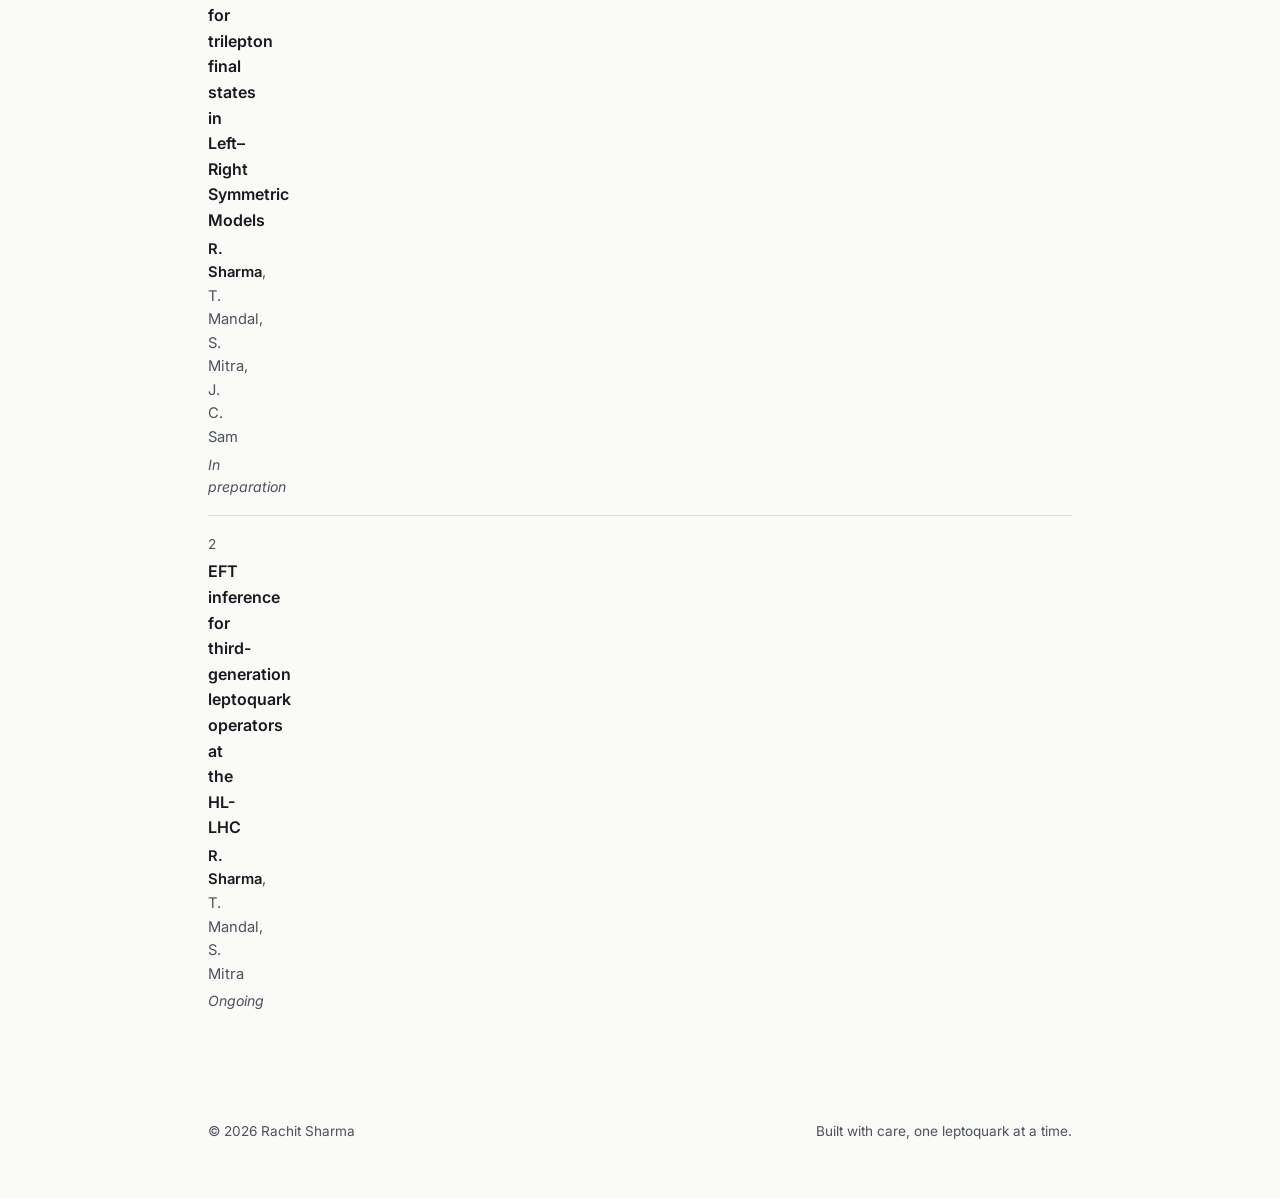
==== commit 3f71acf6: "Add files via upload" ====
--- a/publications.html
+++ b/publications.html
@@ -46,6 +46,13 @@
 
   <section style="border-top:none;">
     <div class="wrap">
+
+      <div class="featured-pub">
+        <p class="kicker">Currently under review — Physical Review Letters</p>
+        <h3>Photon-initiated enhancements in pair production of highly charged coloured particles</h3>
+        <p class="pub-authors">T. Mandal, S. Mitra, <span class="me">R. Sharma</span></p>
+        <p class="pub-meta">Led the full analysis, including photon PDF effects and electroweak corrections · <a href="https://arxiv.org/abs/2605.21148" target="_blank" rel="noopener">arXiv:2605.21148</a></p>
+      </div>
 
       <div class="pub-group">
         <h3>Journal articles &amp; preprints</h3>
--- a/style.css
+++ b/style.css
@@ -96,32 +96,25 @@
   body.nav-open nav.links{opacity:1; pointer-events:auto; transform:translateY(0);}
 }
 
-/* ---------- Home hero ---------- */
-.hero{position:relative; padding:84px 0 64px; overflow:hidden; border-top:none;}
-.hero::before{
-  content:"";
-  position:absolute; inset:0;
-  background-image:
-    linear-gradient(var(--line) 1px, transparent 1px),
-    linear-gradient(90deg, var(--line) 1px, transparent 1px);
-  background-size:34px 34px;
-  opacity:0.35;
-  mask-image:linear-gradient(to bottom, black, transparent 78%);
-  -webkit-mask-image:linear-gradient(to bottom, black, transparent 78%);
-}
-.hero-inner{position:relative; display:grid; grid-template-columns:1.15fr 0.85fr; gap:40px; align-items:center;}
-.eyebrow-photo{
-  width:96px; height:96px; border-radius:50%;
+/* ---------- Home hero: banner + overlapping profile photo ---------- */
+.hero{position:relative; padding:0 0 56px; border-top:none;}
+.banner{position:relative; height:180px; background:var(--paper-alt); border-bottom:1px solid var(--line); overflow:hidden;}
+.banner svg{position:absolute; inset:0; width:100%; height:100%;}
+.banner .ray{stroke-dasharray:340; stroke-dashoffset:340; animation:draw 1.4s ease forwards;}
+.profile-row{position:relative; margin-top:-56px;}
+.avatar-lg{
+  width:112px; height:112px; border-radius:50%;
   background:var(--ink); color:var(--paper);
   display:flex; align-items:center; justify-content:center;
-  font-family:'Newsreader', serif; font-size:2rem;
-  margin-bottom:26px;
-}
-h1.title{font-size:clamp(2.6rem, 5vw, 3.7rem); line-height:1.05; margin:0 0 6px; position:relative; display:inline-block;}
-.title-swash{display:block; width:180px; max-width:60%; height:10px; margin:2px 0 18px;}
-.role-line{font-size:1.1rem; color:var(--ink-soft); margin:0 0 22px;}
+  font-family:'Newsreader', serif; font-size:2.3rem;
+  border:5px solid var(--paper);
+}
+.hero-body{margin-top:22px; max-width:640px;}
+h1.title{font-size:clamp(2.5rem, 5vw, 3.5rem); line-height:1.05; margin:0 0 6px;}
+.title-swash{display:block; width:170px; max-width:55%; height:10px; margin:2px 0 16px;}
+.role-line{font-size:1.08rem; color:var(--ink-soft); margin:0 0 20px;}
 .role-line strong{color:var(--ink); font-weight:600;}
-.hero p.lead{max-width:54ch; color:var(--ink-soft); font-size:1.03rem; margin:0 0 30px;}
+.hero p.lead{max-width:56ch; color:var(--ink-soft); font-size:1.02rem; margin:0 0 28px;}
 .hero-links{display:flex; gap:18px; flex-wrap:wrap; align-items:center;}
 
 .btn{
@@ -133,15 +126,36 @@
 .text-link{font-size:0.94rem; color:var(--ink-soft); border-bottom:1px solid var(--line);}
 .text-link:hover{color:var(--accent); border-color:var(--accent); text-decoration:none;}
 
-.diagram-wrap{position:relative;}
-.diagram-wrap svg{width:100%; height:auto; display:block;}
-.draw-line{stroke-dasharray:220; stroke-dashoffset:220; animation:draw 1.1s ease forwards;}
-.draw-line.d2{animation-delay:.12s;}
-.draw-line.d3{animation-delay:.24s;}
-.draw-line.d4{animation-delay:.36s;}
-.draw-dot{opacity:0; animation:fadeIn .4s ease forwards; animation-delay:1.1s;}
 @keyframes draw{to{stroke-dashoffset:0;}}
 @keyframes fadeIn{to{opacity:1;}}
+
+/* ---------- Recent (home) ---------- */
+.recent-list{list-style:none; margin:0; padding:0;}
+.recent-list li{display:grid; grid-template-columns:96px 1fr; gap:18px; padding:13px 0; border-top:1px solid var(--line); font-size:0.94rem;}
+.recent-list li:first-child{border-top:none;}
+.recent-list .when{color:var(--accent-warm); font-size:0.85rem; font-weight:600; padding-top:1px;}
+@media (max-width:560px){.recent-list li{grid-template-columns:1fr; gap:2px;}}
+
+/* ---------- Feature rows (research page) ---------- */
+.feature-row{display:grid; grid-template-columns:260px 1fr; gap:44px; align-items:center; padding:40px 0; border-top:1px solid var(--line);}
+.feature-row:first-child{border-top:none;}
+.feature-row.reverse{grid-template-columns:1fr 260px;}
+.feature-row.reverse .feature-visual{order:2;}
+.feature-visual{background:var(--paper-alt); border:1px solid var(--line); padding:22px; display:flex; align-items:center; justify-content:center;}
+.feature-visual svg{width:100%; height:auto; display:block;}
+.feature-text h3{font-size:1.25rem; margin:0 0 10px;}
+.feature-text p{color:var(--ink-soft); font-size:0.97rem; margin:0;}
+@media (max-width:700px){
+  .feature-row, .feature-row.reverse{grid-template-columns:1fr;}
+  .feature-row.reverse .feature-visual{order:0;}
+}
+
+/* ---------- Featured publication ---------- */
+.featured-pub{padding:30px 32px; background:var(--paper-alt); border-left:3px solid var(--accent-warm); margin-bottom:44px;}
+.featured-pub .kicker{font-size:0.82rem; color:var(--accent-warm); font-weight:600; margin:0 0 10px;}
+.featured-pub h3{font-size:1.35rem; margin:0 0 10px;}
+.featured-pub .pub-authors{margin:0 0 10px;}
+.featured-pub .pub-meta{font-size:0.9rem;}
 
 .stats-row{
   display:flex; gap:0; margin-top:44px;
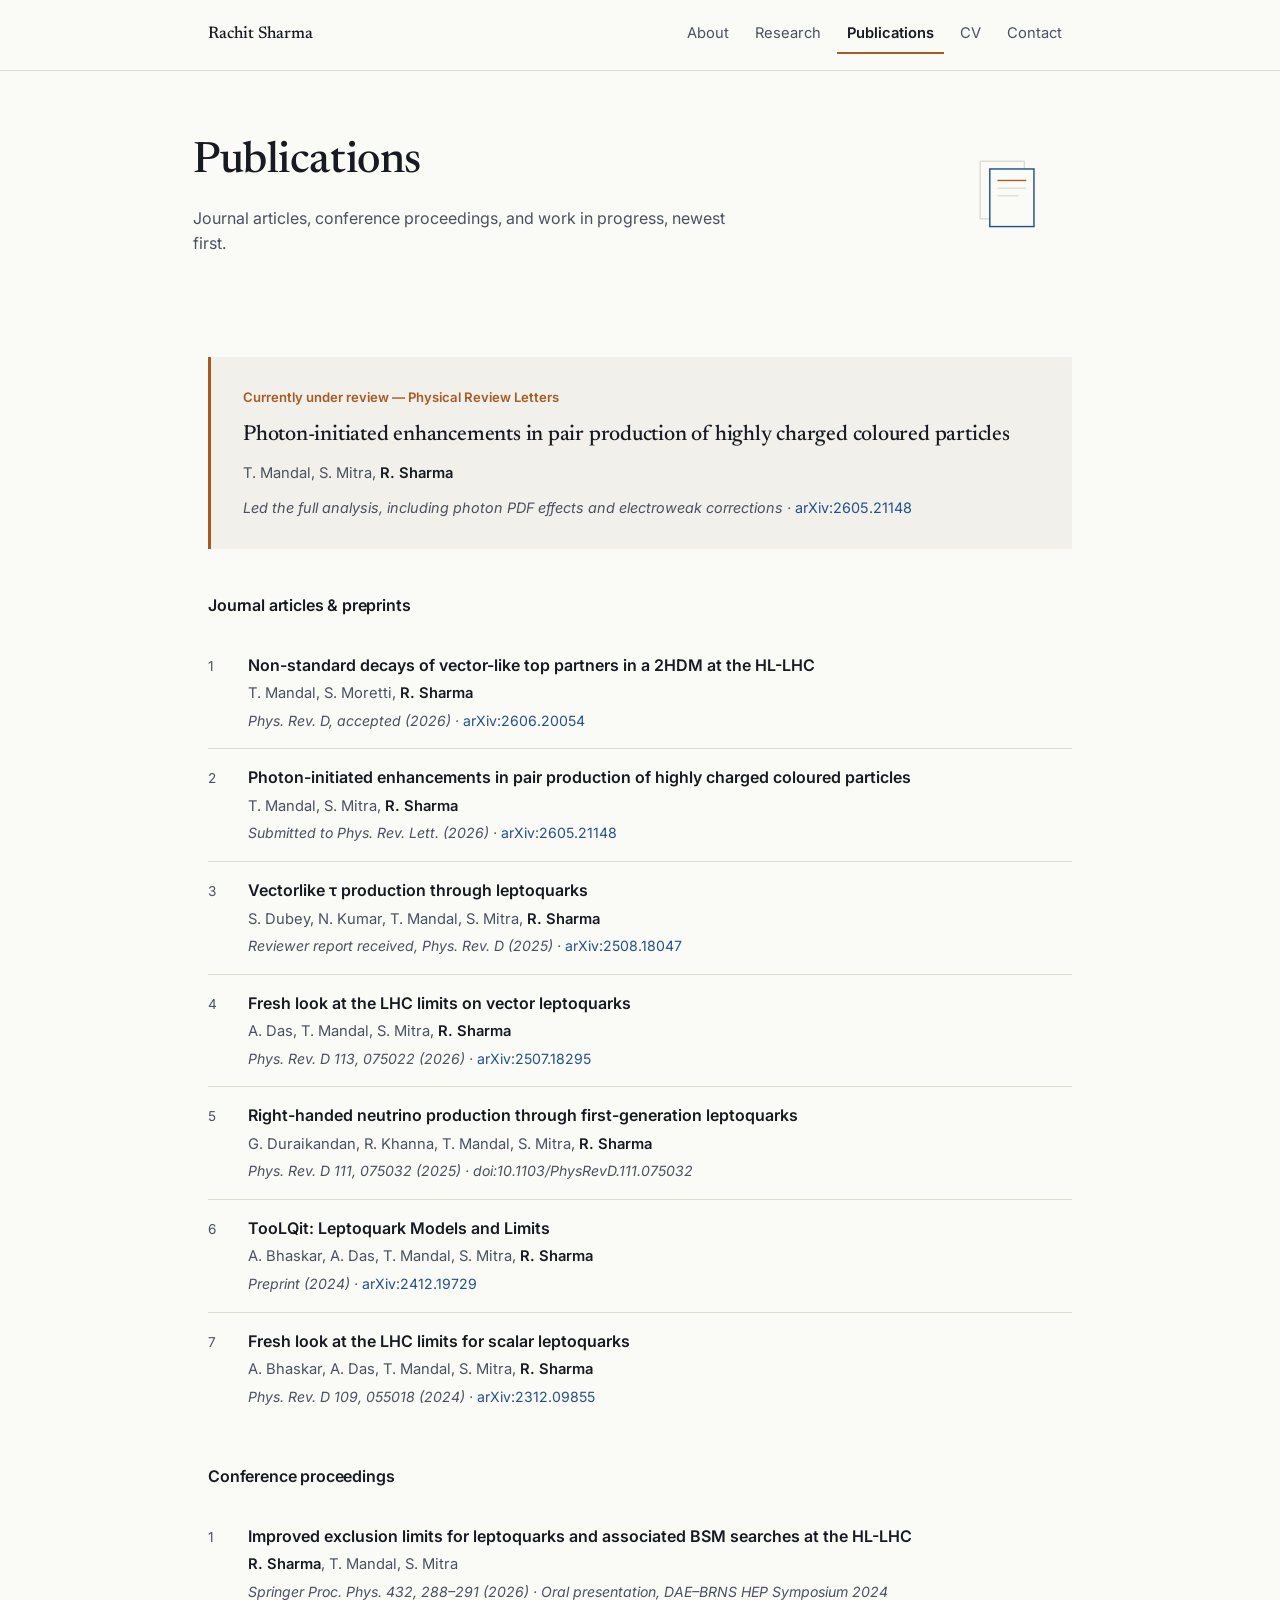
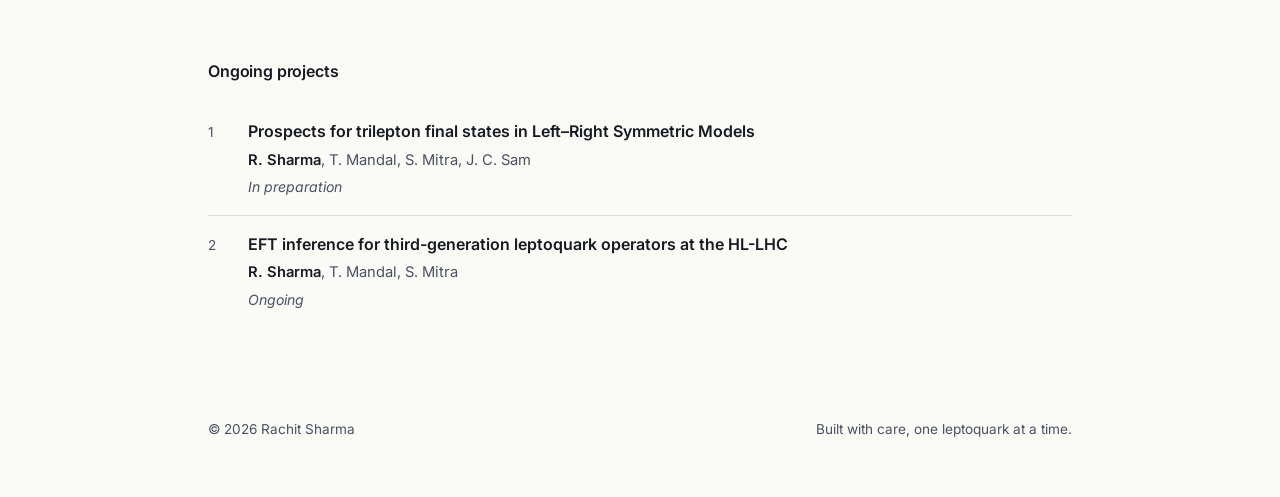
==== commit b6472d54: "Add files via upload" ====
--- a/publications.html
+++ b/publications.html
@@ -58,7 +58,7 @@
         <h3>Journal articles &amp; preprints</h3>
         <ol class="pubs">
           <li>
-            <div></div>
+            <div class="pub-num"></div>
             <div>
               <p class="pub-title">Non-standard decays of vector-like top partners in a 2HDM at the HL-LHC</p>
               <p class="pub-authors">T. Mandal, S. Moretti, <span class="me">R. Sharma</span></p>
@@ -66,7 +66,7 @@
             </div>
           </li>
           <li>
-            <div></div>
+            <div class="pub-num"></div>
             <div>
               <p class="pub-title">Photon-initiated enhancements in pair production of highly charged coloured particles</p>
               <p class="pub-authors">T. Mandal, S. Mitra, <span class="me">R. Sharma</span></p>
@@ -74,7 +74,7 @@
             </div>
           </li>
           <li>
-            <div></div>
+            <div class="pub-num"></div>
             <div>
               <p class="pub-title">Vectorlike τ production through leptoquarks</p>
               <p class="pub-authors">S. Dubey, N. Kumar, T. Mandal, S. Mitra, <span class="me">R. Sharma</span></p>
@@ -82,7 +82,7 @@
             </div>
           </li>
           <li>
-            <div></div>
+            <div class="pub-num"></div>
             <div>
               <p class="pub-title">Fresh look at the LHC limits on vector leptoquarks</p>
               <p class="pub-authors">A. Das, T. Mandal, S. Mitra, <span class="me">R. Sharma</span></p>
@@ -90,7 +90,7 @@
             </div>
           </li>
           <li>
-            <div></div>
+            <div class="pub-num"></div>
             <div>
               <p class="pub-title">Right-handed neutrino production through first-generation leptoquarks</p>
               <p class="pub-authors">G. Duraikandan, R. Khanna, T. Mandal, S. Mitra, <span class="me">R. Sharma</span></p>
@@ -98,7 +98,7 @@
             </div>
           </li>
           <li>
-            <div></div>
+            <div class="pub-num"></div>
             <div>
               <p class="pub-title">TooLQit: Leptoquark Models and Limits</p>
               <p class="pub-authors">A. Bhaskar, A. Das, T. Mandal, S. Mitra, <span class="me">R. Sharma</span></p>
@@ -106,7 +106,7 @@
             </div>
           </li>
           <li>
-            <div></div>
+            <div class="pub-num"></div>
             <div>
               <p class="pub-title">Fresh look at the LHC limits for scalar leptoquarks</p>
               <p class="pub-authors">A. Bhaskar, A. Das, T. Mandal, S. Mitra, <span class="me">R. Sharma</span></p>
@@ -120,7 +120,7 @@
         <h3>Conference proceedings</h3>
         <ol class="pubs">
           <li>
-            <div></div>
+            <div class="pub-num"></div>
             <div>
               <p class="pub-title">Improved exclusion limits for leptoquarks and associated BSM searches at the HL-LHC</p>
               <p class="pub-authors"><span class="me">R. Sharma</span>, T. Mandal, S. Mitra</p>
@@ -134,7 +134,7 @@
         <h3>Ongoing projects</h3>
         <ol class="pubs">
           <li>
-            <div></div>
+            <div class="pub-num"></div>
             <div>
               <p class="pub-title">Prospects for trilepton final states in Left–Right Symmetric Models</p>
               <p class="pub-authors"><span class="me">R. Sharma</span>, T. Mandal, S. Mitra, J. C. Sam</p>
@@ -142,7 +142,7 @@
             </div>
           </li>
           <li>
-            <div></div>
+            <div class="pub-num"></div>
             <div>
               <p class="pub-title">EFT inference for third-generation leptoquark operators at the HL-LHC</p>
               <p class="pub-authors"><span class="me">R. Sharma</span>, T. Mandal, S. Mitra</p>
--- a/style.css
+++ b/style.css
@@ -235,7 +235,7 @@
 ol.pubs{list-style:none; margin:0; padding:0; counter-reset:pub;}
 ol.pubs li{counter-increment:pub; padding:16px 0; border-top:1px solid var(--line); display:grid; grid-template-columns:26px 1fr; gap:4px 14px;}
 ol.pubs li:first-child{border-top:none;}
-ol.pubs li::before{content:counter(pub); color:var(--ink-soft); font-size:0.85rem; padding-top:2px;}
+.pub-num::before{content:counter(pub); color:var(--ink-soft); font-size:0.85rem;}
 .pub-title{font-weight:600; font-size:1rem; margin:0 0 4px;}
 .pub-authors{font-size:0.92rem; color:var(--ink-soft); margin:0 0 4px;}
 .pub-authors .me{color:var(--ink); font-weight:600;}
